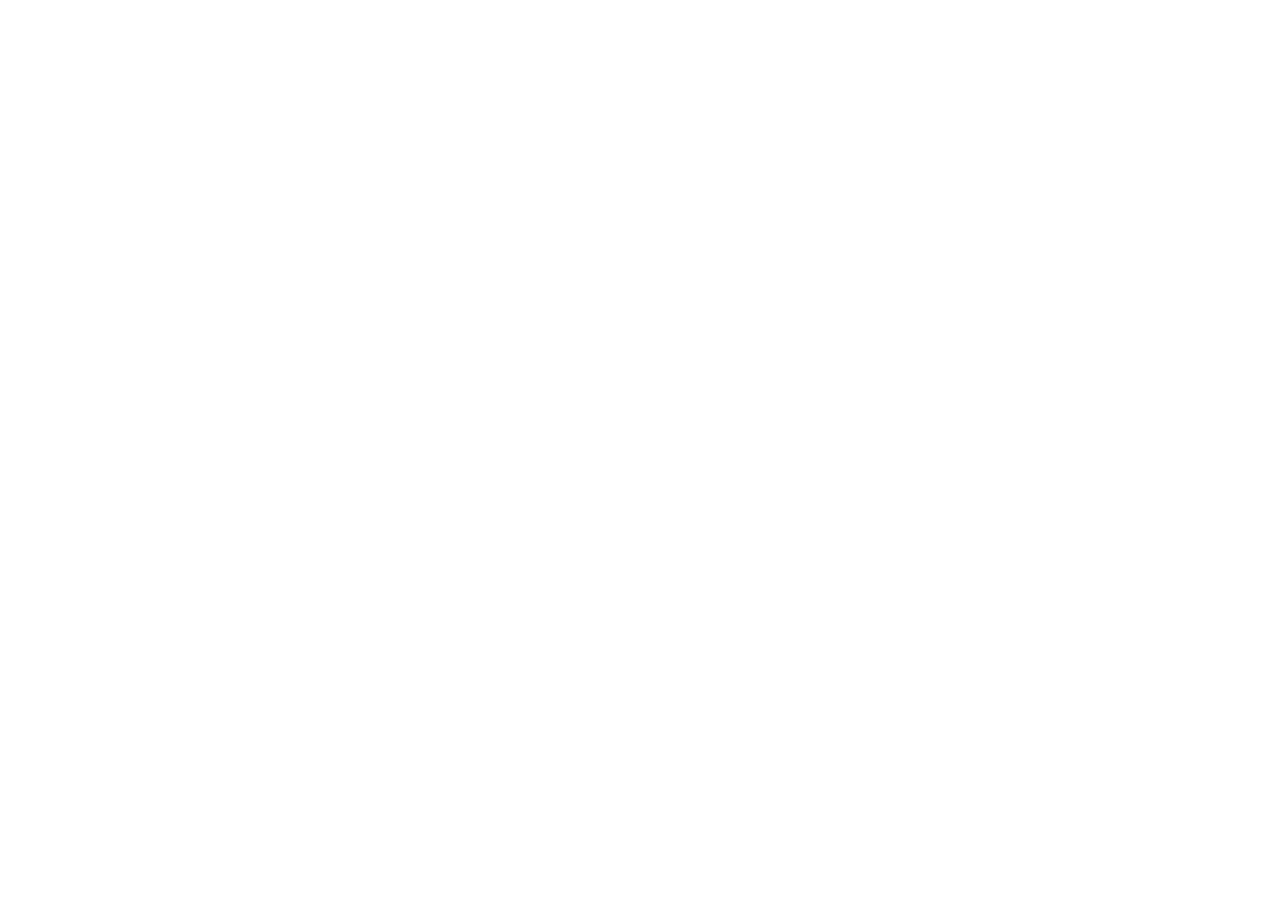
==== index.html @ 0c5c1390 "Add files via upload" ====
<!DOCTYPE html>
<html lang="en">
  <head>
    <meta charset="UTF-8" />
    <link rel="icon" href="data:image/svg+xml,<svg xmlns=%22http://www.w3.org/2000/svg%22 viewBox=%220 0 100 100%22><text y=%22.9em%22 font-size=%2290%22>📈</text></svg>">
    <meta name="viewport" content="width=device-width, initial-scale=1.0" />
    <title>Template | Svelte for Data Visualization</title>
  </head>
  <body>
    <div id="app"></div>
    <script type="module" src="/src/main.js"></script>
  </body>
</html>
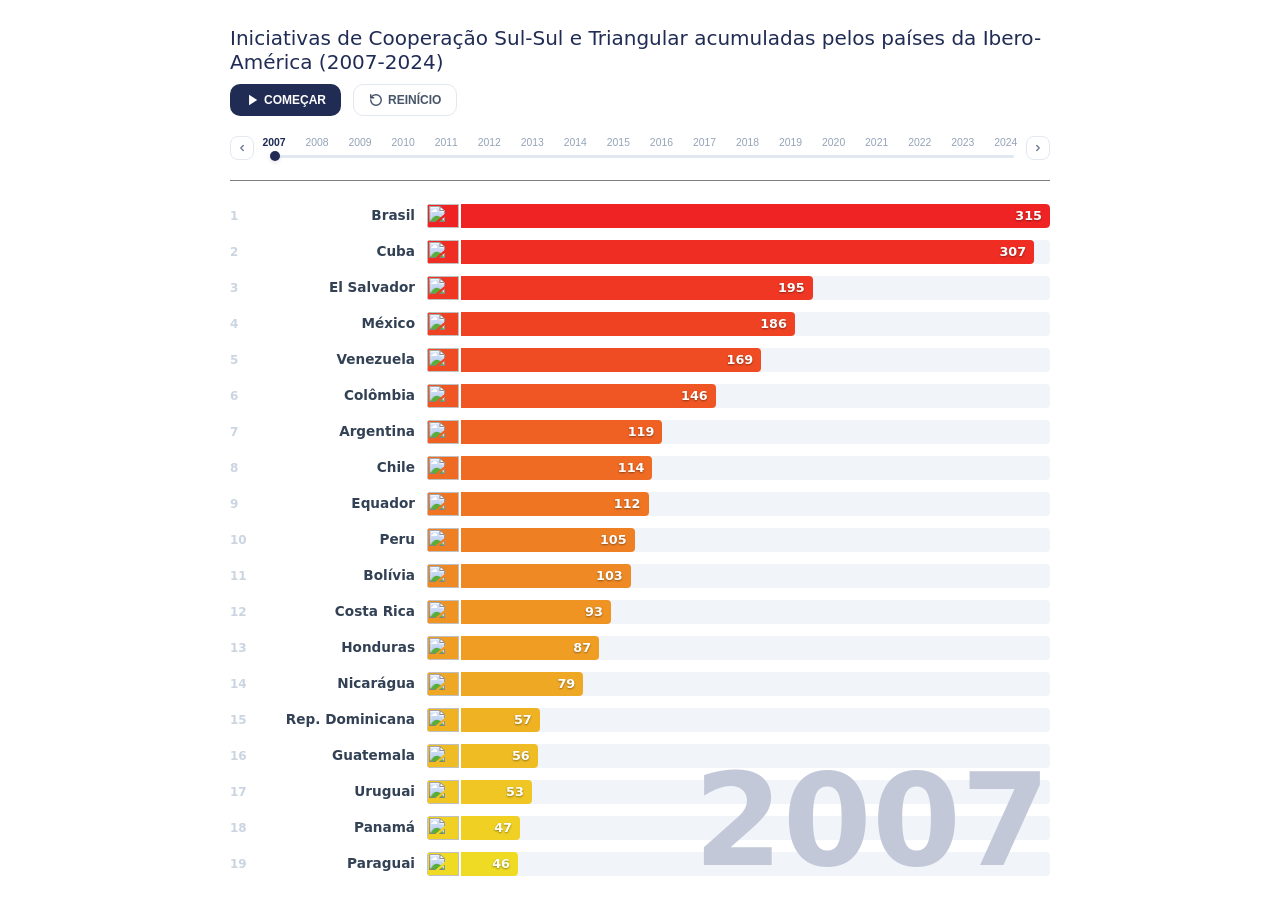
==== commit bbe2eca5: "Update index.html" ====
--- a/index.html
+++ b/index.html
@@ -5,9 +5,11 @@
     <link rel="icon" href="data:image/svg+xml,<svg xmlns=%22http://www.w3.org/2000/svg%22 viewBox=%220 0 100 100%22><text y=%22.9em%22 font-size=%2290%22>📈</text></svg>">
     <meta name="viewport" content="width=device-width, initial-scale=1.0" />
     <title>Template | Svelte for Data Visualization</title>
+    <script type="module" crossorigin src="docs/assets/index.510d8b20.js"></script>
+    <link rel="stylesheet" href="docs/assets/index.82d6f2ae.css">
   </head>
   <body>
     <div id="app"></div>
-    <script type="module" src="/src/main.js"></script>
+    
   </body>
 </html>
--- a/docs/assets/index.82d6f2ae.css
+++ b/docs/assets/index.82d6f2ae.css
@@ -0,0 +1 @@
+a,abbr,acronym,address,applet,article,aside,audio,b,big,blockquote,body,canvas,caption,center,cite,code,dd,del,details,dfn,div,dl,dt,em,embed,fieldset,figcaption,figure,footer,form,h1,h2,h3,h4,h5,h6,header,hgroup,html,i,iframe,img,ins,kbd,label,legend,li,mark,menu,nav,object,ol,output,p,pre,q,ruby,s,samp,section,small,span,strike,strong,sub,summary,sup,table,tbody,td,tfoot,th,thead,time,tr,tt,u,ul,var,video{margin:0;padding:0;border:0;font-size:100%;font:inherit;vertical-align:baseline}article,aside,details,figcaption,figure,footer,header,hgroup,menu,nav,section{display:block}body{line-height:1}ol,ul{list-style:none}blockquote,q{quotes:none}blockquote:after,blockquote:before,q:after,q:before{content:"";content:none}table{border-collapse:collapse;border-spacing:0}:root{font-family:Lato,system-ui,-apple-system,Helvetica,Arial,sans-serif;font-size:1rem;line-height:1.5;font-weight:400;color:#1c1c1b;font-synthesis:none;text-rendering:optimizeLegibility;-webkit-font-smoothing:antialiased;-moz-osx-font-smoothing:grayscale;-webkit-text-size-adjust:100%}body{padding:6px}.timeline-panel.svelte-6pzbu4{display:flex;flex-direction:column;padding:0 0 20px;border-bottom:1px solid grey;margin-top:10px;margin-bottom:20px;user-select:none}.action-btns.svelte-6pzbu4{display:flex;gap:12px;margin-bottom:20px}.timeline-track.svelte-6pzbu4{display:flex;align-items:center;gap:10px;visibility:visible;height:auto}@media (max-width: 675px){.timeline-track.svelte-6pzbu4{display:none!important}.timeline-panel.svelte-6pzbu4{padding-bottom:0;margin-bottom:15px;border-bottom:none}.action-btns.svelte-6pzbu4{margin-bottom:0}}.scrubber-wrap.svelte-6pzbu4{flex:1;display:flex;flex-direction:column;gap:5px;padding:0 4px}.year-labels.svelte-6pzbu4{display:flex;justify-content:space-between;margin:0 -10px}.year-label.svelte-6pzbu4{background:none;border:none;padding:0;font-size:.65rem;font-weight:400;color:#94a3b8;cursor:pointer;font-variant-numeric:tabular-nums;width:32px;text-align:center}.year-label.active.svelte-6pzbu4{color:#212c55;font-weight:800}.scrubber.svelte-6pzbu4{width:100%;height:3px;-webkit-appearance:none;background:#e2e8f0;border-radius:10px;outline:none;cursor:pointer}.scrubber.svelte-6pzbu4::-webkit-slider-thumb{-webkit-appearance:none;width:10px;height:10px;background:#212c55;border-radius:50%;box-shadow:0 2px 4px #0000001a;cursor:grab}.icon-btn.svelte-6pzbu4{background:white;border:1px solid #e2e8f0;border-radius:8px;width:24px;height:24px;display:flex;align-items:center;justify-content:center;color:#64748b;cursor:pointer}.btn-play.svelte-6pzbu4,.btn-restart.svelte-6pzbu4{display:flex;align-items:center;justify-content:center;gap:5px;padding:8px 15px;border-radius:10px;font-weight:700;font-size:.75rem;cursor:pointer;border:none}.btn-play.svelte-6pzbu4{background:#212c55;color:#fff}.btn-play.svelte-6pzbu4:hover{background:#0f1326}.btn-play.active.svelte-6pzbu4{background:#cc3d3d}.btn-play.active.svelte-6pzbu4:hover{background:#a63232}.btn-restart.svelte-6pzbu4{background:white;color:#475569;border:1px solid #e2e8f0}.btn-restart.svelte-6pzbu4:hover{background:#f2f2f2}main.svelte-mie89k{max-width:820px;margin:0 auto;padding:20px 30px;background:white;border-radius:12px;position:relative}@media (max-width: 675px){main.svelte-mie89k{padding:15px}.label.svelte-mie89k{width:90px!important;padding-right:8px!important;font-size:.75rem!important}.flag-integrated.svelte-mie89k{display:none!important}.rank.svelte-mie89k{width:25px!important}.year-display-overlay.svelte-mie89k{font-size:5rem!important;margin-bottom:0}.value.svelte-mie89k{font-size:.7rem!important}}h1.svelte-mie89k{color:#212c55;font-size:20px;margin:0;line-height:1.2}.chart.svelte-mie89k{position:relative;margin-top:20px;transition:height .3s ease}.year-display-overlay.svelte-mie89k{position:absolute;bottom:0;right:0;font-size:8rem;font-weight:800;color:#c3c8d9;z-index:1;pointer-events:none;user-select:none;font-variant-numeric:tabular-nums}.bar-row.svelte-mie89k{position:absolute;left:0;width:100%;display:flex;align-items:center;transition:top .2s linear}.rank.svelte-mie89k{width:35px;font-size:.75rem;font-weight:800;color:#cbd5e1;flex-shrink:0}.label.svelte-mie89k{width:150px;text-align:right;padding-right:12px;font-size:.85rem;font-weight:700;color:#334155;display:flex;align-items:center;justify-content:flex-end;height:100%;flex-shrink:0}.bar-container.svelte-mie89k{flex-grow:1;background:#f1f5f9;border-radius:4px;overflow:hidden;display:flex;align-items:center}.bar-fill.svelte-mie89k{height:100%;display:flex;align-items:center;justify-content:space-between;border-radius:0 4px 4px 0;transition:width .2s linear;min-width:40px}.flag-integrated.svelte-mie89k{height:100%;width:32px;object-fit:fill;border-right:2px solid white;flex-shrink:0}.value.svelte-mie89k{color:#fff;font-size:.8rem;font-weight:800;text-shadow:0 1px 2px rgba(0,0,0,.4);line-height:1;white-space:nowrap;margin-right:8px;margin-left:auto}
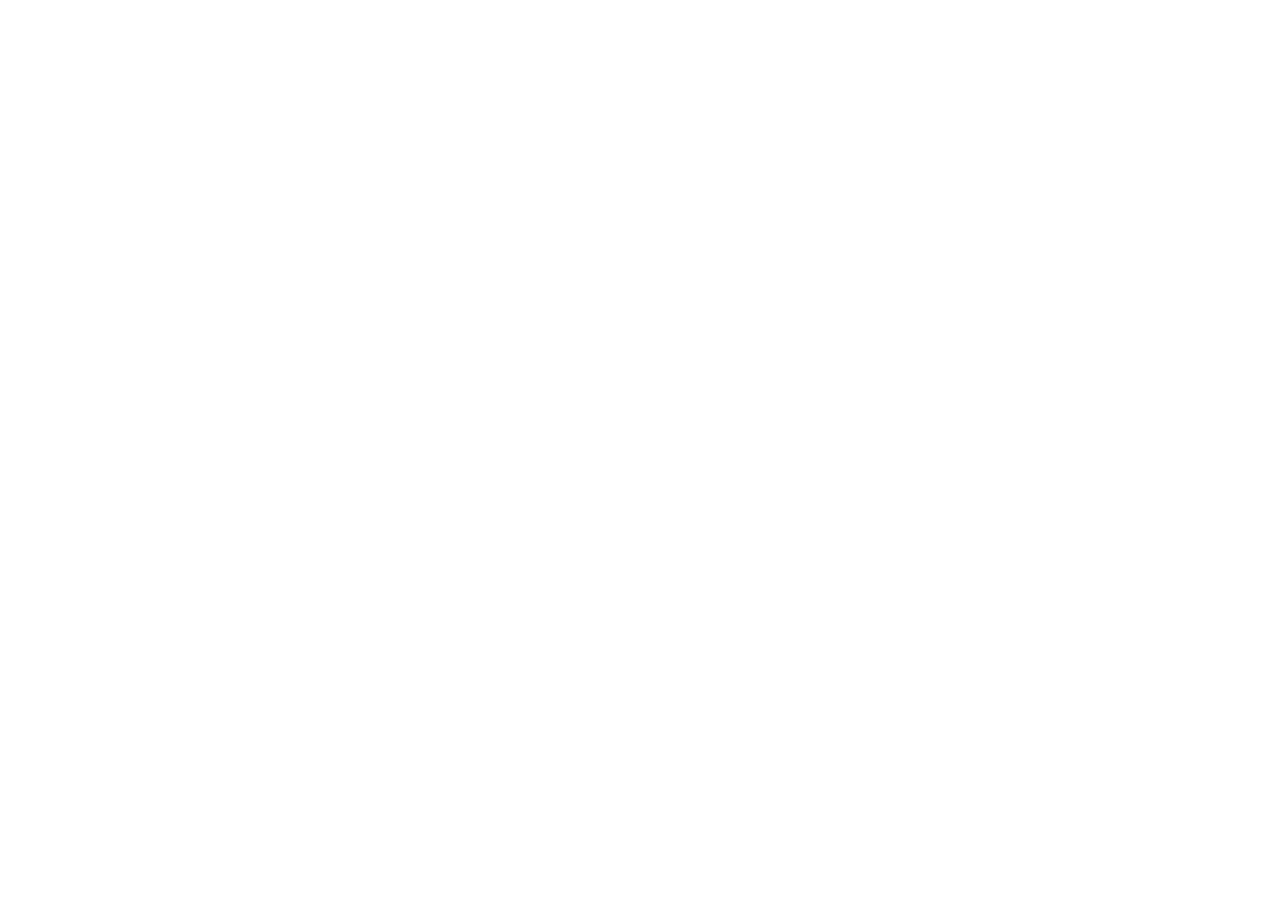
==== commit 7215d240: "Add files via upload" ====
--- a/index.html
+++ b/index.html
@@ -5,11 +5,9 @@
     <link rel="icon" href="data:image/svg+xml,<svg xmlns=%22http://www.w3.org/2000/svg%22 viewBox=%220 0 100 100%22><text y=%22.9em%22 font-size=%2290%22>📈</text></svg>">
     <meta name="viewport" content="width=device-width, initial-scale=1.0" />
     <title>Template | Svelte for Data Visualization</title>
-    <script type="module" crossorigin src="docs/assets/index.510d8b20.js"></script>
-    <link rel="stylesheet" href="docs/assets/index.82d6f2ae.css">
   </head>
   <body>
     <div id="app"></div>
-    
+    <script type="module" src="/src/main.js"></script>
   </body>
 </html>
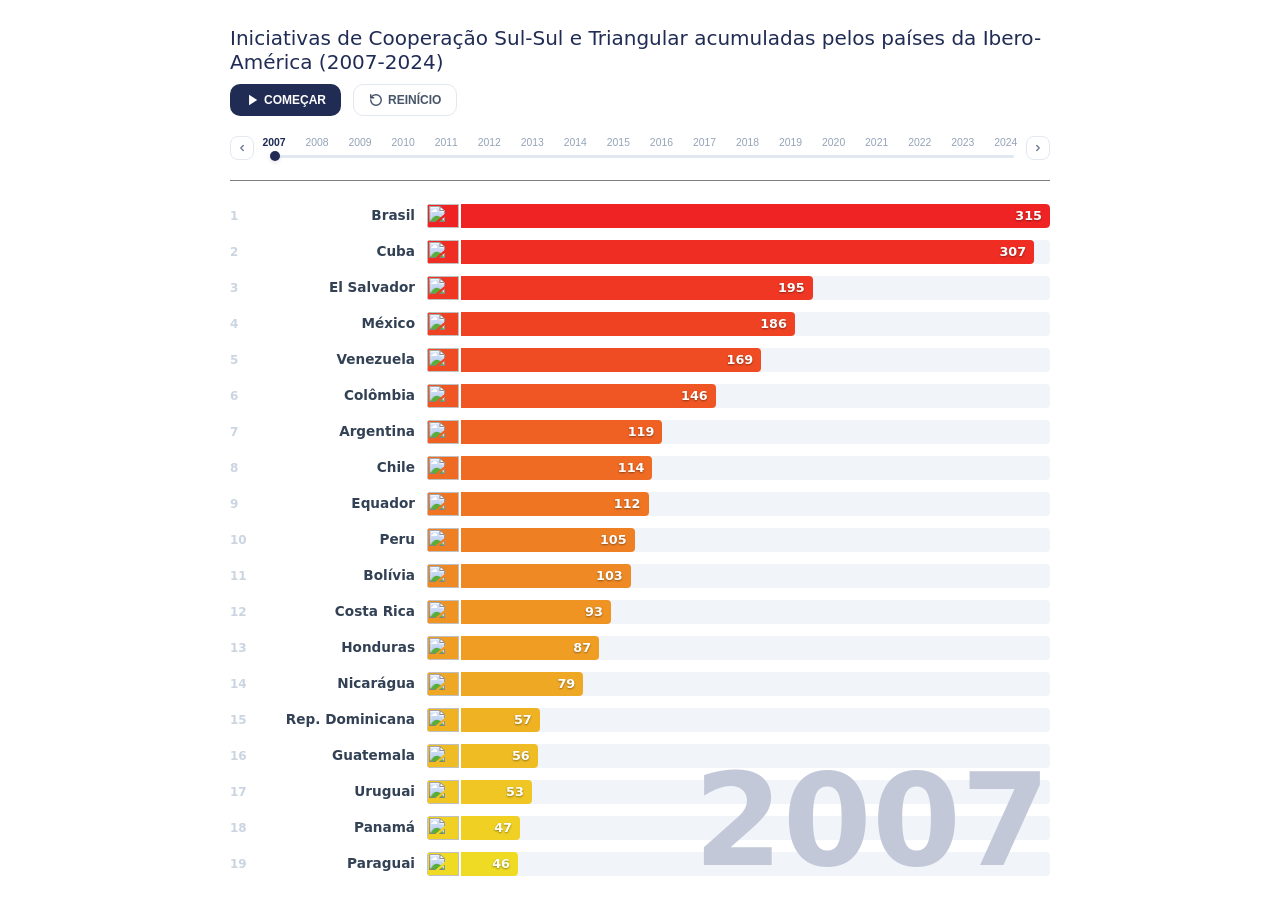
==== commit 03d17ab8: "Update index.html" ====
--- a/index.html
+++ b/index.html
@@ -5,9 +5,11 @@
     <link rel="icon" href="data:image/svg+xml,<svg xmlns=%22http://www.w3.org/2000/svg%22 viewBox=%220 0 100 100%22><text y=%22.9em%22 font-size=%2290%22>📈</text></svg>">
     <meta name="viewport" content="width=device-width, initial-scale=1.0" />
     <title>Template | Svelte for Data Visualization</title>
+    <script type="module" crossorigin src="docs/assets/index.58af94ea.js"></script>
+    <link rel="stylesheet" href="docs/assets/index.82d6f2ae.css">
   </head>
   <body>
     <div id="app"></div>
-    <script type="module" src="/src/main.js"></script>
+    
   </body>
 </html>
--- a/docs/assets/index.82d6f2ae.css
+++ b/docs/assets/index.82d6f2ae.css
@@ -0,0 +1 @@
+a,abbr,acronym,address,applet,article,aside,audio,b,big,blockquote,body,canvas,caption,center,cite,code,dd,del,details,dfn,div,dl,dt,em,embed,fieldset,figcaption,figure,footer,form,h1,h2,h3,h4,h5,h6,header,hgroup,html,i,iframe,img,ins,kbd,label,legend,li,mark,menu,nav,object,ol,output,p,pre,q,ruby,s,samp,section,small,span,strike,strong,sub,summary,sup,table,tbody,td,tfoot,th,thead,time,tr,tt,u,ul,var,video{margin:0;padding:0;border:0;font-size:100%;font:inherit;vertical-align:baseline}article,aside,details,figcaption,figure,footer,header,hgroup,menu,nav,section{display:block}body{line-height:1}ol,ul{list-style:none}blockquote,q{quotes:none}blockquote:after,blockquote:before,q:after,q:before{content:"";content:none}table{border-collapse:collapse;border-spacing:0}:root{font-family:Lato,system-ui,-apple-system,Helvetica,Arial,sans-serif;font-size:1rem;line-height:1.5;font-weight:400;color:#1c1c1b;font-synthesis:none;text-rendering:optimizeLegibility;-webkit-font-smoothing:antialiased;-moz-osx-font-smoothing:grayscale;-webkit-text-size-adjust:100%}body{padding:6px}.timeline-panel.svelte-6pzbu4{display:flex;flex-direction:column;padding:0 0 20px;border-bottom:1px solid grey;margin-top:10px;margin-bottom:20px;user-select:none}.action-btns.svelte-6pzbu4{display:flex;gap:12px;margin-bottom:20px}.timeline-track.svelte-6pzbu4{display:flex;align-items:center;gap:10px;visibility:visible;height:auto}@media (max-width: 675px){.timeline-track.svelte-6pzbu4{display:none!important}.timeline-panel.svelte-6pzbu4{padding-bottom:0;margin-bottom:15px;border-bottom:none}.action-btns.svelte-6pzbu4{margin-bottom:0}}.scrubber-wrap.svelte-6pzbu4{flex:1;display:flex;flex-direction:column;gap:5px;padding:0 4px}.year-labels.svelte-6pzbu4{display:flex;justify-content:space-between;margin:0 -10px}.year-label.svelte-6pzbu4{background:none;border:none;padding:0;font-size:.65rem;font-weight:400;color:#94a3b8;cursor:pointer;font-variant-numeric:tabular-nums;width:32px;text-align:center}.year-label.active.svelte-6pzbu4{color:#212c55;font-weight:800}.scrubber.svelte-6pzbu4{width:100%;height:3px;-webkit-appearance:none;background:#e2e8f0;border-radius:10px;outline:none;cursor:pointer}.scrubber.svelte-6pzbu4::-webkit-slider-thumb{-webkit-appearance:none;width:10px;height:10px;background:#212c55;border-radius:50%;box-shadow:0 2px 4px #0000001a;cursor:grab}.icon-btn.svelte-6pzbu4{background:white;border:1px solid #e2e8f0;border-radius:8px;width:24px;height:24px;display:flex;align-items:center;justify-content:center;color:#64748b;cursor:pointer}.btn-play.svelte-6pzbu4,.btn-restart.svelte-6pzbu4{display:flex;align-items:center;justify-content:center;gap:5px;padding:8px 15px;border-radius:10px;font-weight:700;font-size:.75rem;cursor:pointer;border:none}.btn-play.svelte-6pzbu4{background:#212c55;color:#fff}.btn-play.svelte-6pzbu4:hover{background:#0f1326}.btn-play.active.svelte-6pzbu4{background:#cc3d3d}.btn-play.active.svelte-6pzbu4:hover{background:#a63232}.btn-restart.svelte-6pzbu4{background:white;color:#475569;border:1px solid #e2e8f0}.btn-restart.svelte-6pzbu4:hover{background:#f2f2f2}main.svelte-mie89k{max-width:820px;margin:0 auto;padding:20px 30px;background:white;border-radius:12px;position:relative}@media (max-width: 675px){main.svelte-mie89k{padding:15px}.label.svelte-mie89k{width:90px!important;padding-right:8px!important;font-size:.75rem!important}.flag-integrated.svelte-mie89k{display:none!important}.rank.svelte-mie89k{width:25px!important}.year-display-overlay.svelte-mie89k{font-size:5rem!important;margin-bottom:0}.value.svelte-mie89k{font-size:.7rem!important}}h1.svelte-mie89k{color:#212c55;font-size:20px;margin:0;line-height:1.2}.chart.svelte-mie89k{position:relative;margin-top:20px;transition:height .3s ease}.year-display-overlay.svelte-mie89k{position:absolute;bottom:0;right:0;font-size:8rem;font-weight:800;color:#c3c8d9;z-index:1;pointer-events:none;user-select:none;font-variant-numeric:tabular-nums}.bar-row.svelte-mie89k{position:absolute;left:0;width:100%;display:flex;align-items:center;transition:top .2s linear}.rank.svelte-mie89k{width:35px;font-size:.75rem;font-weight:800;color:#cbd5e1;flex-shrink:0}.label.svelte-mie89k{width:150px;text-align:right;padding-right:12px;font-size:.85rem;font-weight:700;color:#334155;display:flex;align-items:center;justify-content:flex-end;height:100%;flex-shrink:0}.bar-container.svelte-mie89k{flex-grow:1;background:#f1f5f9;border-radius:4px;overflow:hidden;display:flex;align-items:center}.bar-fill.svelte-mie89k{height:100%;display:flex;align-items:center;justify-content:space-between;border-radius:0 4px 4px 0;transition:width .2s linear;min-width:40px}.flag-integrated.svelte-mie89k{height:100%;width:32px;object-fit:fill;border-right:2px solid white;flex-shrink:0}.value.svelte-mie89k{color:#fff;font-size:.8rem;font-weight:800;text-shadow:0 1px 2px rgba(0,0,0,.4);line-height:1;white-space:nowrap;margin-right:8px;margin-left:auto}
